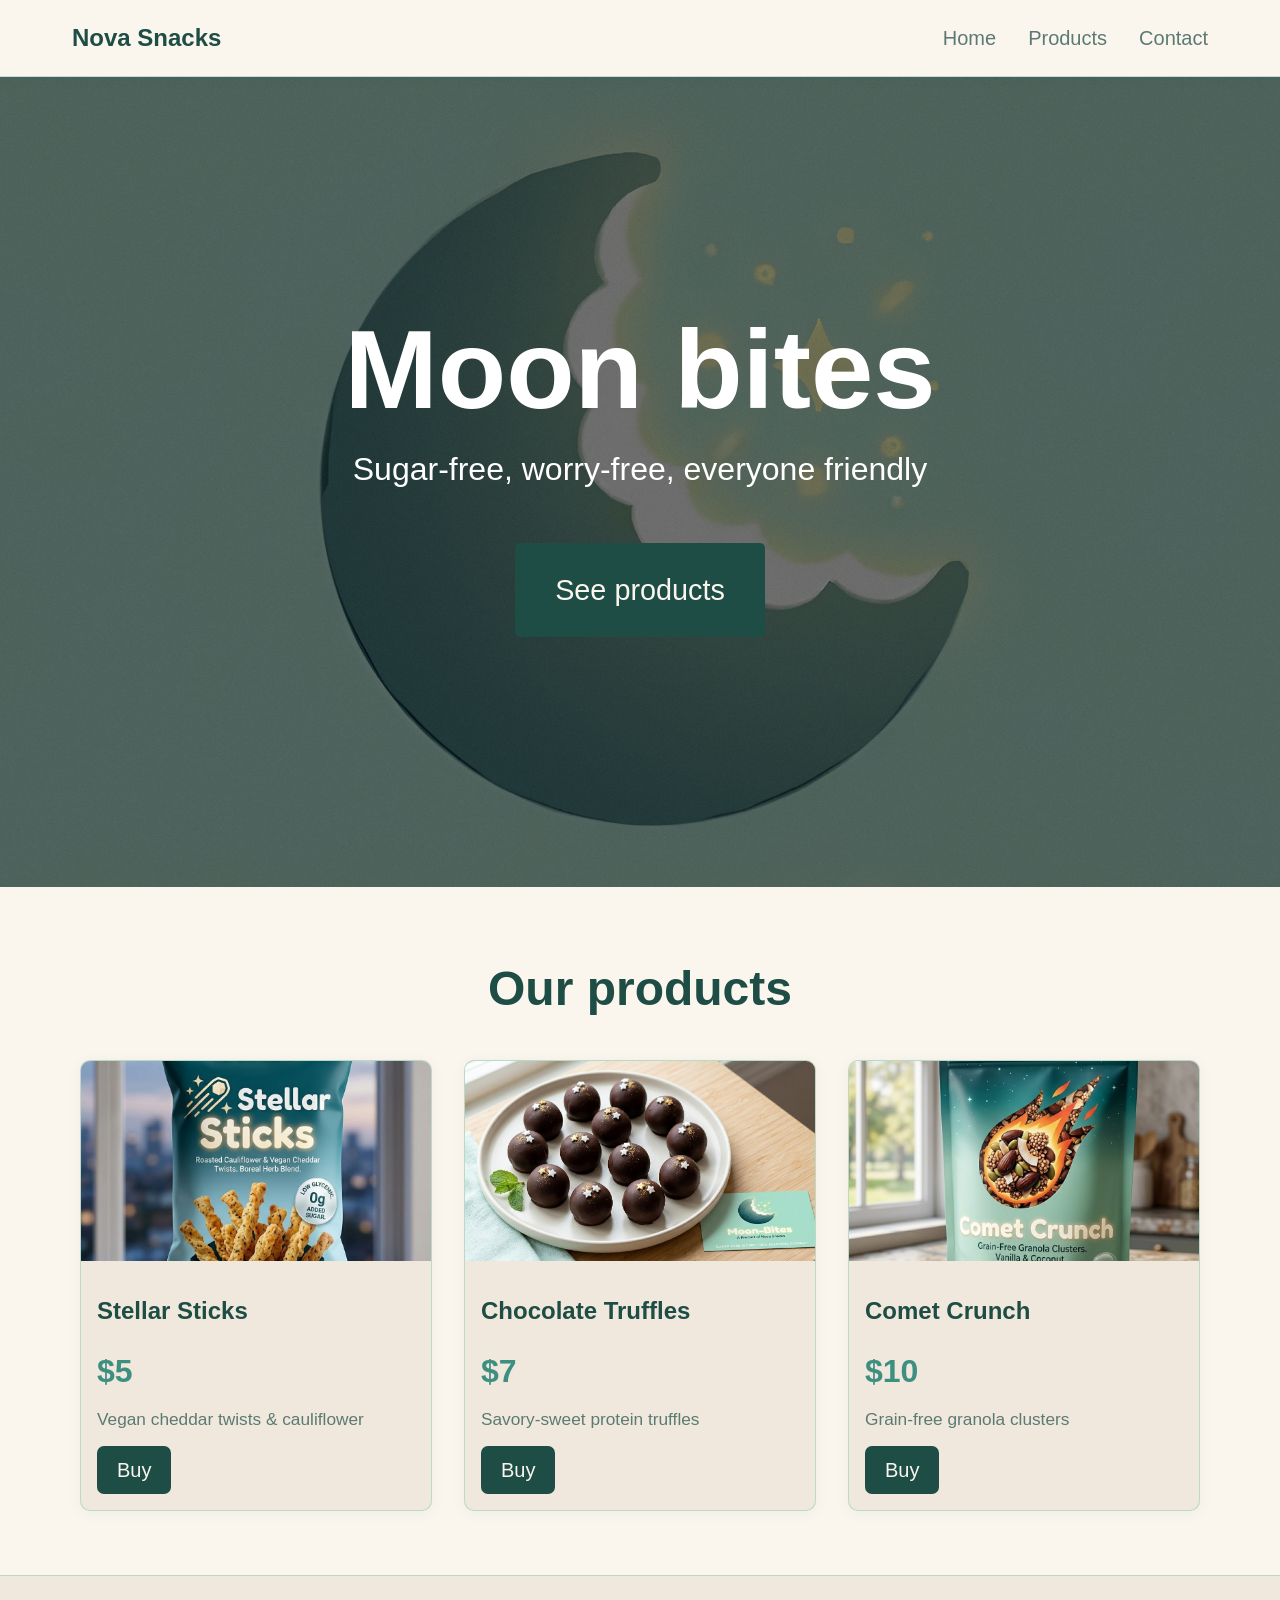
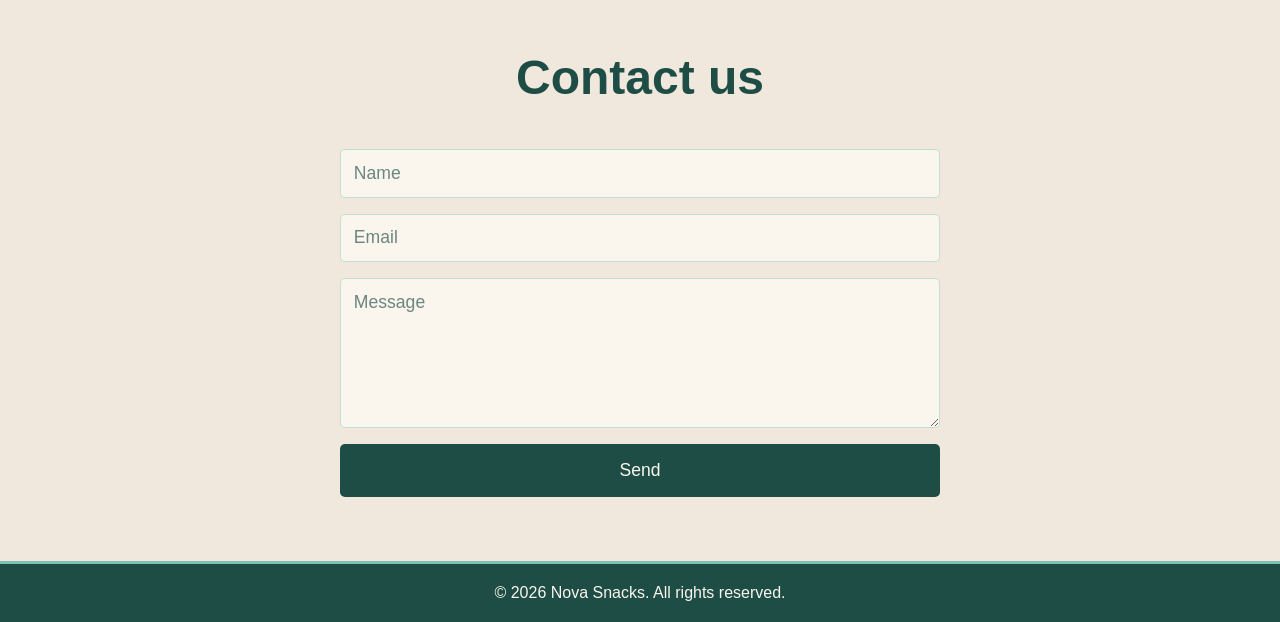
==== index.html @ 099460b7 "Add files via upload" ====
<!DOCTYPE html>
<html lang="en">
<head>
    <meta charset="UTF-8">
    <meta name="viewport" content="width=device-width, initial-scale=1.0, viewport-fit=cover">
    <title>Nova Snacks</title>
    <link rel="stylesheet" href="styles.css">
</head>
<body>
    <header>
        <nav class="site-nav" aria-label="Main">
            <a class="logo" href="./index.html">Nova Snacks</a>
            <button type="button" class="nav-toggle" aria-expanded="false" aria-controls="primary-nav" aria-label="Open menu">
                <span class="nav-toggle-bar" aria-hidden="true"></span>
                <span class="nav-toggle-bar" aria-hidden="true"></span>
                <span class="nav-toggle-bar" aria-hidden="true"></span>
            </button>
            <ul id="primary-nav" class="nav-links">
                <li><a href="./index.html">Home</a></li>
                <li><a href="#products">Products</a></li>
                <li><a href="#contact">Contact</a></li>
            </ul>
        </nav>
    </header>

    <main>
        <section id="hero" class="reveal">
            <h1>Moon bites</h1>
            <p>Sugar-free, worry-free, everyone friendly</p>
            <p class="hero-cta-wrap"><a class="cta-button" href="#products">See products</a></p>
        </section>

        <section id="products">
            <h2 class="reveal">Our products</h2>
            <div class="products-grid">
                <article class="products-card reveal" data-product-slug="stellar">
                    <img src="imgs/Sticks.jpg" alt="Stellar Sticks package">
                    <h3>Stellar Sticks</h3>
                    <p class="price">$5</p>
                    <p class="descripcion">Vegan cheddar twists & cauliflower</p>
                    <p class="card-actions"><a class="buy" href="./buy.html?product=stellar">Buy</a></p>
                </article>
                <article class="products-card reveal" data-product-slug="truffles">
                    <img src="imgs/Bolitas.jpeg" alt="Chocolate truffles">
                    <h3>Chocolate Truffles</h3>
                    <p class="price">$7</p>
                    <p class="descripcion">Savory-sweet protein truffles</p>
                    <p class="card-actions"><a class="buy" href="./buy.html?product=truffles">Buy</a></p>
                </article>
                <article class="products-card reveal" data-product-slug="crunch">
                    <img src="imgs/Crunch.jpg" alt="Comet Crunch granola clusters">
                    <h3>Comet Crunch</h3>
                    <p class="price">$10</p>
                    <p class="descripcion">Grain-free granola clusters</p>
                    <p class="card-actions"><a class="buy" href="./buy.html?product=crunch">Buy</a></p>
                </article>
            </div>
        </section>

        <section id="contact">
            <h2 class="reveal">Contact us</h2>
            <form id="contact-form" class="reveal" novalidate>
                <p id="contact-feedback" class="form-feedback" role="status" hidden></p>
                <label class="sr-only" for="contact-name">Name</label>
                <input id="contact-name" type="text" name="name" placeholder="Name" required autocomplete="name">
                <label class="sr-only" for="contact-email">Email</label>
                <input id="contact-email" type="email" name="email" placeholder="Email" required autocomplete="email">
                <label class="sr-only" for="contact-message">Message</label>
                <textarea id="contact-message" name="message" placeholder="Message" required></textarea>
                <button type="submit">Send</button>
            </form>
        </section>
    </main>

    <footer>
        <p>&copy; 2026 Nova Snacks. All rights reserved.</p>
    </footer>
    <script src="site.js" defer></script>
</body>
</html>
---- styles.css ----
:root {
    /* Mint accents + warm cream surfaces (hero image unchanged) */
    --cream-bg: #faf6ee;
    --cream-muted: #f0e8dc;
    --brown-deep: #1e4d45;
    --brown-warm: #3d8f82;
    --tan-accent: #7bc4b1;
    --nav-muted: #5c7a74;
    --border-soft: rgba(123, 196, 177, 0.45);
    --mint-hover: #163832;
}

html {
    -webkit-text-size-adjust: 100%;
}

* {
    margin: 0;
    padding: 0;
    box-sizing: border-box;
    font-family: Arial, Helvetica, sans-serif;
}

img {
    max-width: 100%;
    height: auto;
}

body {
    line-height: 1.6;
    background-color: var(--cream-bg);
    color: var(--brown-deep);
    padding-left: env(safe-area-inset-left, 0px);
    padding-right: env(safe-area-inset-right, 0px);
}

main {
    overflow-x: clip;
}

header {
    position: sticky;
    top: 0;
    z-index: 100;
    background: var(--cream-bg);
    border-bottom: 1px solid var(--border-soft);
    box-shadow: 0 2px 12px rgba(30, 77, 69, 0.06);
}

.site-nav {
    display: flex;
    justify-content: space-between;
    align-items: center;
    padding: 1rem 2rem;
    max-width: 1200px;
    margin: 0 auto;
    gap: 1rem;
}

.logo {
    font-size: 1.5rem;
    font-weight: bold;
    color: var(--brown-deep);
    text-decoration: none;
}

.nav-toggle {
    display: none;
    flex-direction: column;
    justify-content: center;
    gap: 5px;
    width: 2.75rem;
    height: 2.75rem;
    padding: 0;
    border: 1px solid var(--border-soft);
    border-radius: 8px;
    background: var(--cream-muted);
    cursor: pointer;
}

.nav-toggle-bar {
    display: block;
    height: 2px;
    width: 1.25rem;
    margin: 0 auto;
    background: var(--brown-deep);
    border-radius: 1px;
}

.nav-links {
    display: flex;
    list-style: none;
    gap: 2rem;

}

.nav-links a {
    font-size: 1.25rem;
    text-decoration: none;
    color: var(--nav-muted);
    display: inline-flex;
    align-items: center;
    min-height: 44px;
}

.nav-links a:hover {
    color: var(--brown-deep);
}

@media screen and (max-width: 768px) {
    .nav-toggle {
        display: flex;
    }

    .nav-links {
        position: absolute;
        top: 100%;
        left: 0;
        right: 0;
        flex-direction: column;
        gap: 0;
        padding: 0.5rem 1.5rem 1rem;
        background: var(--cream-bg);
        box-shadow: 0 8px 16px rgba(30, 77, 69, 0.08);
        max-height: 0;
        overflow: hidden;
        opacity: 0;
        pointer-events: none;
        transition: max-height 0.25s ease, opacity 0.2s ease;
    }

    .nav-links.nav-links--open {
        max-height: 280px;
        opacity: 1;
        pointer-events: auto;
    }

    .nav-links li {
        padding: 0.65rem 0;
        border-bottom: 1px solid var(--border-soft);
    }

    header {
        position: relative;
    }

    .site-nav {
        flex-wrap: wrap;
        position: relative;
    }

    .nav-links {
        order: 3;
        flex-basis: 100%;
    }
}

#hero {
    padding-top: 2rem;
    min-height: 90vh;
    background: linear-gradient(rgba(0, 0, 0, 0.5), rgba(0, 0, 0, 0.5)), url(imgs/Moon.jpg);
    background-size: cover;
    background-position: center;
    display: flex;
    flex-direction: column;
    justify-content: center;
    align-items: center;
    text-align: center;
    color: white;
    padding: 0 1rem;
}

#hero h1 {
    font-size: clamp(2.75rem, 10vw, 7rem);
    margin-bottom: 1rem;
    line-height: 1.05;
}

#hero p {
    font-size: clamp(1.1rem, 3vw, 2rem);
    margin-bottom: 1rem;
    max-width: 36ch;
}

.hero-cta-wrap {
    list-style: none;
    margin: 0;
}

.cta-button {
    background-color: var(--brown-deep);
    color: var(--cream-bg);
    border: none;
    padding: 1.5rem 2.5rem;
    font-size: clamp(1.15rem, 4vw, 1.8rem);
    border-radius: 5px;
    cursor: pointer;
    margin-top: 2rem;
    text-decoration: none;
    transition: background-color 0.2s ease, box-shadow 0.2s ease;
    display: inline-flex;
    align-items: center;
    justify-content: center;
    min-height: 44px;
}

.cta-button:hover {
    background-color: var(--mint-hover);
    box-shadow: 0 4px 16px rgba(30, 77, 69, 0.22);
}

#products {
    font-size: 2rem;
    padding: 4rem 2rem;
    max-width: 1200px;
    margin: 0 auto;
}

#products h2 {
    text-align: center;
    margin-bottom: 2rem;
    color: var(--brown-deep);
}

.products-grid {
    display: grid;
    grid-template-columns: repeat(auto-fit, minmax(min(100%, 220px), 1fr));
    gap: 2rem;
}

.products-card {
    background: var(--cream-muted);
    border: 1px solid var(--border-soft);
    border-radius: 10px;
    overflow: hidden;
    box-shadow: 0 2px 14px rgba(30, 77, 69, 0.06);
}

.products-card img {
    width: 100%;
    max-width: none;
    height: 200px;
    object-fit: cover;
}

.products-card h3 {
    font-size: 1.5rem;
    padding: 1rem;
    color: var(--brown-deep);
}

.price {
    color: var(--brown-warm);
    font-weight: bold;
    padding: 0 1rem;
}

.descripcion {
    font-size: 1.08rem;
    padding: .5rem 1rem;
    color: var(--nav-muted);
}

.card-actions {
    margin: 0 1rem 1rem;
}

.products-card .buy {
    display: inline-flex;
    align-items: center;
    justify-content: center;
    min-height: 44px;
    font-size: 1.25rem;
    padding: 0.5rem 1.25rem;
    background-color: var(--brown-deep);
    border: none;
    border-radius: 7px;
    cursor: pointer;
    color: var(--cream-bg);
    text-decoration: none;
    transition: background-color 0.2s ease;
}

.products-card .buy:hover {
    background-color: var(--mint-hover);
}

#contact {
    background-color: var(--cream-muted);
    font-size: 2rem;
    padding: 4rem 2rem;
    border-top: 1px solid var(--border-soft);
}

#contact h2 {
    text-align: center;
    margin-bottom: 2rem;
    color: var(--brown-deep);
}

form {
    max-width: 600px;
    margin: 0 auto;
    display: flex;
    flex-direction: column;
    gap: 1rem;
}

input, textarea {
    font-size: 1.1rem;
    padding: .8rem;
    border: 1px solid var(--border-soft);
    border-radius: 5px;
    background: var(--cream-bg);
    color: var(--brown-deep);
}

input::placeholder,
textarea::placeholder {
    color: var(--nav-muted);
    opacity: 0.9;
}

textarea {
    font-size: 1.1rem;
    height: 150px;
    resize: vertical;
}

form button {
    font-size: 1.1rem;
    background-color: var(--brown-deep);
    color: var(--cream-bg);
    border: none;
    padding: 1rem;
    border-radius: 5px;
    cursor: pointer;
    transition: background-color 0.2s ease;
    min-height: 44px;
}

form button:hover {
    background-color: var(--mint-hover);
}

.sr-only {
    position: absolute;
    width: 1px;
    height: 1px;
    padding: 0;
    margin: -1px;
    overflow: hidden;
    clip: rect(0, 0, 0, 0);
    white-space: nowrap;
    border: 0;
}

.form-feedback {
    padding: 0.75rem 1rem;
    border-radius: 8px;
    font-size: 1rem;
}

.form-feedback--success {
    background: rgba(123, 196, 177, 0.28);
    color: var(--brown-deep);
    border: 1px solid var(--tan-accent);
}

.form-feedback--error {
    background: rgba(93, 109, 122, 0.14);
    color: #3d4850;
    border: 1px solid #7d8d98;
}

.reveal {
    opacity: 0;
    transform: translateY(18px);
    transition: opacity 0.55s ease, transform 0.55s ease;
}

.reveal.reveal--visible {
    opacity: 1;
    transform: translateY(0);
}

@media (prefers-reduced-motion: reduce) {
    .reveal {
        opacity: 1;
        transform: none;
        transition: none;
    }

    .toast {
        transition: none;
    }
}

.toast {
    position: fixed;
    bottom: max(1rem, env(safe-area-inset-bottom, 0px));
    left: 50%;
    transform: translate(-50%, 120%);
    max-width: min(90vw, 420px);
    padding: 0.85rem 1.25rem;
    background: var(--brown-deep);
    color: var(--cream-bg);
    border-radius: 10px;
    font-size: 1rem;
    box-shadow: 0 8px 24px rgba(30, 77, 69, 0.28);
    z-index: 200;
    opacity: 0;
    transition: transform 0.35s ease, opacity 0.35s ease;
    pointer-events: none;
}

.toast.toast--visible {
    transform: translate(-50%, 0);
    opacity: 1;
}

footer {
    background-color: var(--brown-deep);
    color: var(--cream-bg);
    text-align: center;
    padding: 1rem;
    border-top: 3px solid var(--tan-accent);
}

@media screen and (max-width: 768px) {
    #products {
        font-size: clamp(1.05rem, 3.8vw, 1.35rem);
        padding: 3rem 1.25rem;
    }

    #contact {
        font-size: clamp(1.05rem, 3.8vw, 1.35rem);
        padding: 3rem 1.25rem;
    }

    #products h2,
    #contact h2 {
        font-size: clamp(1.5rem, 5.5vw, 2rem);
    }

    .cta-button {
        padding: 1rem 1.75rem;
    }

    .products-card h3 {
        font-size: clamp(1.15rem, 4vw, 1.35rem);
    }

    .products-card .buy {
        font-size: 1.05rem;
        width: 100%;
        max-width: 12rem;
    }

    input,
    textarea,
    form button {
        font-size: 16px;
    }
}

@media screen and (max-width: 430px) {
    .site-nav {
        padding: 0.75rem 1rem;
    }

    #hero {
        min-height: min(85vh, 100dvh);
        padding-bottom: max(1rem, env(safe-area-inset-bottom, 0px));
    }
}

@media screen and (min-width: 1200px) {
    #products,
    #contact {
        padding-left: 2.5rem;
        padding-right: 2.5rem;
    }
}



.buy-main {
    max-width: 960px;
    margin: 0 auto;
    padding: 2rem 1.5rem 4rem;
    background-color: transparent;
}

.buy-hero {
    text-align: center;
    margin-bottom: 2rem;
}

.buy-hero h1 {
    font-size: clamp(1.75rem, 5vw, 2.5rem);
    color: var(--brown-deep);
    margin-bottom: 0.5rem;
}

.buy-tagline {
    font-size: 1.1rem;
    color: var(--nav-muted);
}

.buy-product {
    display: grid;
    grid-template-columns: 1fr 1fr;
    gap: 2rem;
    align-items: start;
}

.buy-visual img {
    width: 100%;
    height: auto;
    border-radius: 12px;
    box-shadow: 0 4px 22px rgba(30, 77, 69, 0.12);
    border: 1px solid var(--border-soft);
}

.buy-details {
    display: flex;
    flex-direction: column;
    gap: 1rem;
}

.buy-price {
    font-size: 2rem;
    font-weight: bold;
    color: var(--brown-warm);
}

.buy-rating {
    width: auto;
    max-width: 140px;
    height: auto;
}

.qty-row {
    display: flex;
    flex-wrap: wrap;
    align-items: center;
    gap: 0.75rem 1rem;
    margin-top: 0.5rem;
}

.qty-label {
    font-weight: 600;
    color: var(--brown-deep);
}

.qty-controls {
    display: inline-flex;
    align-items: center;
    border: 1px solid var(--border-soft);
    border-radius: 10px;
    overflow: hidden;
}

.qty-btn {
    width: 2.75rem;
    height: 2.75rem;
    border: none;
    background: var(--cream-muted);
    font-size: 1.25rem;
    cursor: pointer;
    color: var(--brown-deep);
}

.qty-btn:hover {
    background: rgba(123, 196, 177, 0.35);
}

.qty-input {
    width: 3rem;
    text-align: center;
    border: none;
    border-left: 1px solid var(--border-soft);
    border-right: 1px solid var(--border-soft);
    background: var(--cream-bg);
    font-size: 1.1rem;
    padding: 0.5rem 0;
    appearance: textfield;
}

.qty-input::-webkit-outer-spin-button,
.qty-input::-webkit-inner-spin-button {
    -webkit-appearance: none;
    margin: 0;
}

.buy-submit {
    margin-top: 0.5rem;
    padding: 1rem 1.5rem;
    font-size: 1.15rem;
    background-color: var(--brown-deep);
    color: var(--cream-bg);
    border: none;
    border-radius: 8px;
    cursor: pointer;
    transition: background-color 0.2s ease;
    min-height: 44px;
    width: 100%;
    max-width: 20rem;
}

.buy-submit:hover {
    background-color: var(--mint-hover);
}

@media screen and (max-width: 640px) {
    .buy-product {
        grid-template-columns: 1fr;
    }
}
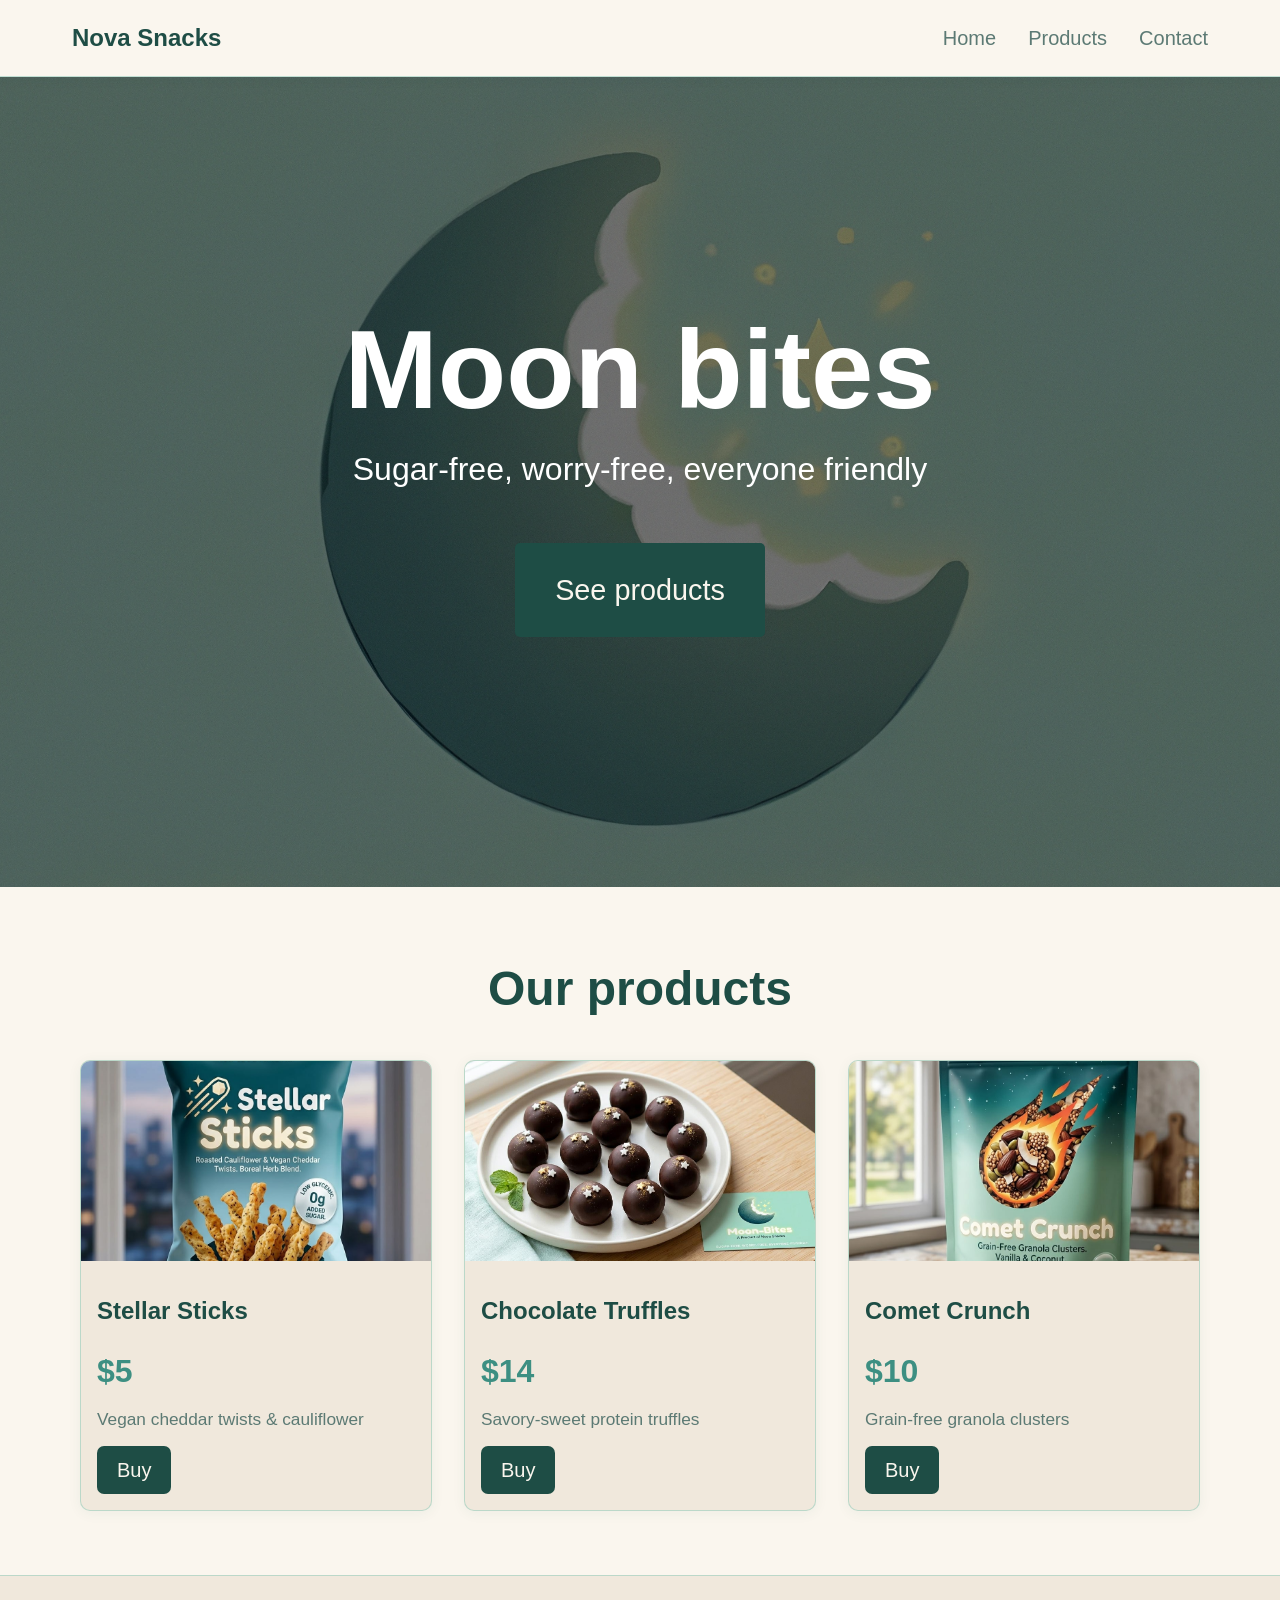
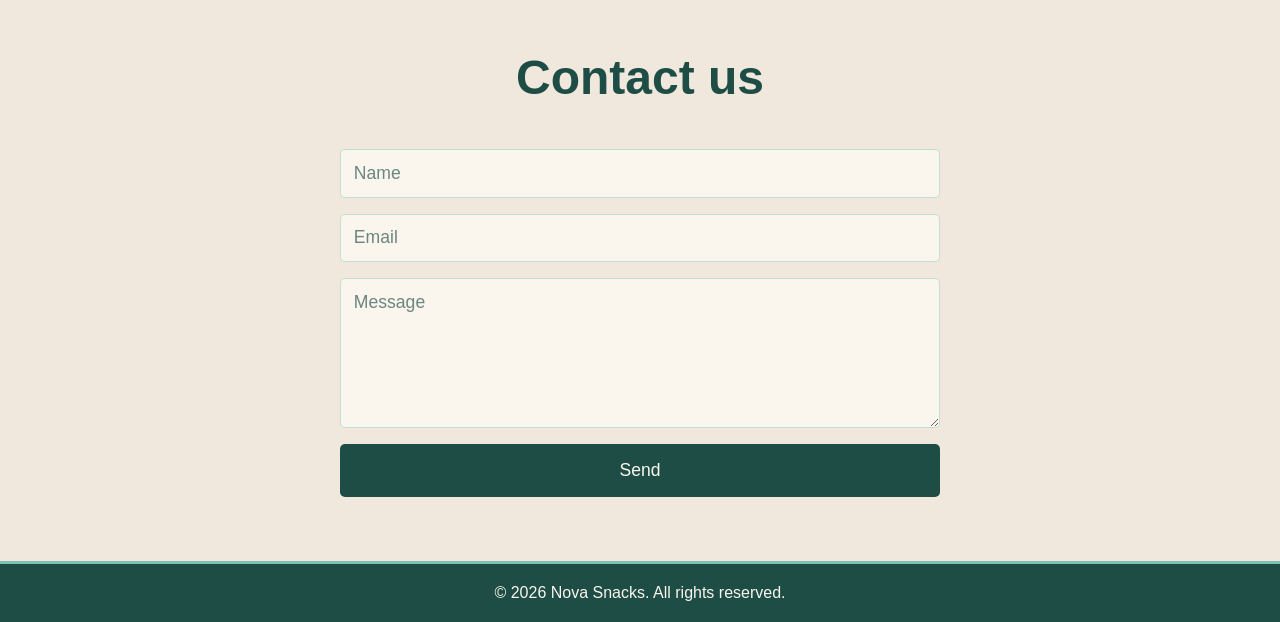
==== commit dff7b8a2: "index.html" ====
--- a/index.html
+++ b/index.html
@@ -43,7 +43,7 @@
                 <article class="products-card reveal" data-product-slug="truffles">
                     <img src="imgs/Bolitas.jpeg" alt="Chocolate truffles">
                     <h3>Chocolate Truffles</h3>
-                    <p class="price">$7</p>
+                    <p class="price">$14</p>
                     <p class="descripcion">Savory-sweet protein truffles</p>
                     <p class="card-actions"><a class="buy" href="./buy.html?product=truffles">Buy</a></p>
                 </article>
@@ -77,4 +77,4 @@
     </footer>
     <script src="site.js" defer></script>
 </body>
-</html>+</html>
